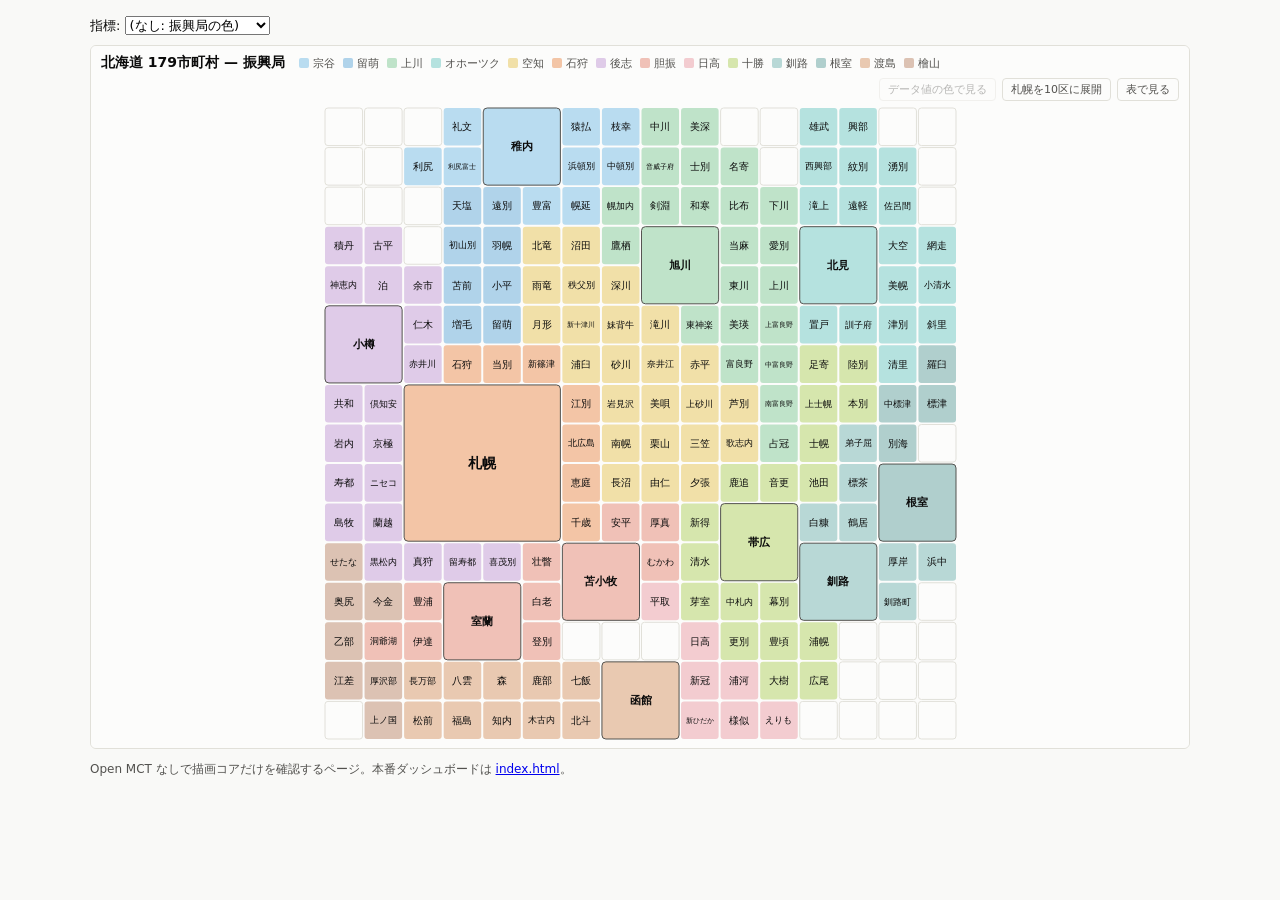
==== docs/preview.html @ c10f5f68 "北海道 tabular map v07 と Open MCT ダッシュボードを新設 - data/: 179市町村マスター、配置 v07 (placements/board/structural_sp" ====
<!doctype html>
<html lang="ja">
  <head>
    <meta charset="UTF-8" />
    <meta name="viewport" content="width=device-width, initial-scale=1.0" />
    <title>tabularmaps 北海道 — 単体プレビュー</title>
    <link rel="stylesheet" href="./style.css" />
    <style>
      body { margin: 0; background: #f9f9f7; font-family: "Hiragino Sans", "Noto Sans JP", system-ui, sans-serif; color: #0b0b0b; }
      @media (prefers-color-scheme: dark) { body { background: #0d0d0d; color: #fff; } }
      .wrap { max-width: 1100px; margin: 0 auto; padding: 16px; }
      .panel { height: 78vh; min-height: 520px; border: 1px solid #e1e0d9; border-radius: 6px; overflow: hidden; }
      .picker { margin: 0 0 10px; font-size: 13px; display: flex; gap: 8px; align-items: center; flex-wrap: wrap; }
      select { font: inherit; }
      p.note { font-size: 12px; color: #52514e; }
    </style>
  </head>
  <body>
    <div class="wrap">
      <div class="picker">
        <label>指標:
          <select id="source"><option value="">(なし: 振興局の色)</option></select>
        </label>
        <span id="status"></span>
      </div>
      <div class="panel" id="panel"></div>
      <p class="note">Open MCT なしで描画コアだけを確認するページ。本番ダッシュボードは <a href="./index.html">index.html</a>。</p>
    </div>
    <script src="./tabularmap.js"></script>
    <script src="./demo-sources.js"></script>
    <script>
      (async function () {
        const [layout, municipalities, wards] = await Promise.all([
          fetch('./data/layout-v07.json').then((r) => r.json()),
          fetch('./data/municipalities.json').then((r) => r.json()),
          fetch('./data/sapporo-wards.json').then((r) => r.json())
        ]);
        const map = TabularMap.create(document.getElementById('panel'), {
          layout, municipalities, wards, mode: 'region',
          onSelect: (code, cell) => { document.getElementById('status').textContent = `選択: ${cell.name} (${code})`; }
        });
        const sel = document.getElementById('source');
        for (const s of TABULARMAPS_DEMO_SOURCES) {
          const o = document.createElement('option'); o.value = s.key; o.textContent = s.name; sel.appendChild(o);
        }
        let timer = null;
        sel.addEventListener('change', async () => {
          if (timer) clearInterval(timer);
          const s = TABULARMAPS_DEMO_SOURCES.find((x) => x.key === sel.value);
          if (!s) { map.setSeries(null); map.setMode('region'); return; }
          const tick = async () => map.setSeries(await s.fetchValues());
          await tick();
          if (s.refreshMs) timer = setInterval(tick, s.refreshMs);
        });
        window.__tm = map;
      })();
    </script>
  </body>
</html>
---- docs/style.css ----
/* tabularmaps 北海道 — 描画コアと Open MCT ビューの共通スタイル */
.tm-root {
  --tm-surface: #fcfcfb;
  --tm-ink: #0b0b0b;
  --tm-ink-2: #52514e;
  --tm-muted: #898781;
  --tm-hairline: #e1e0d9;
  --tm-nodata: #ecebe7;
  --tm-focus: #eb6834;
  color: var(--tm-ink);
  background: var(--tm-surface);
  font-family: "Hiragino Sans", "Hiragino Kaku Gothic ProN", "Noto Sans JP", "Yu Gothic", system-ui, sans-serif;
  display: flex;
  flex-direction: column;
  height: 100%;
  min-height: 0;
  box-sizing: border-box;
  padding: 8px 10px;
}
@media (prefers-color-scheme: dark) {
  :root:where(:not([data-theme="light"])) .tm-root {
    --tm-surface: #1a1a19; --tm-ink: #ffffff; --tm-ink-2: #c3c2b7; --tm-muted: #898781;
    --tm-hairline: #2c2c2a; --tm-nodata: #383835;
  }
}
:root[data-theme="dark"] .tm-root, .tm-dark .tm-root {
  --tm-surface: #1a1a19; --tm-ink: #ffffff; --tm-ink-2: #c3c2b7; --tm-muted: #898781;
  --tm-hairline: #2c2c2a; --tm-nodata: #383835;
}
.tm-head { display: flex; flex-wrap: wrap; align-items: center; gap: 6px 14px; margin-bottom: 6px; }
.tm-title { font-size: 14px; font-weight: 600; }
.tm-legend { display: flex; flex-wrap: wrap; align-items: center; gap: 4px 8px; font-size: 11px; color: var(--tm-ink-2); }
.tm-legend-bar { width: 120px; height: 10px; border-radius: 3px; }
.tm-legend-nodata::before { content: ""; display: inline-block; width: 10px; height: 10px; border-radius: 2px; background: var(--tm-nodata); margin-right: 4px; vertical-align: -1px; }
.tm-legend-sw i { display: inline-block; width: 10px; height: 10px; border-radius: 2px; margin-right: 4px; vertical-align: -1px; }
.tm-controls { margin-left: auto; display: flex; gap: 6px; }
.tm-btn { font: inherit; font-size: 11px; white-space: nowrap; padding: 3px 8px; border: 1px solid var(--tm-hairline); border-radius: 4px; background: transparent; color: var(--tm-ink-2); cursor: pointer; }
.tm-btn:hover:not(:disabled) { color: var(--tm-ink); border-color: var(--tm-muted); }
.tm-btn:disabled { opacity: 0.4; cursor: default; }
.tm-stage { position: relative; flex: 1 1 auto; min-height: 0; display: flex; justify-content: center; }
.tm-svg { height: 100%; max-width: 100%; aspect-ratio: 1 / 1; display: block; }
.tm-svg text { font-family: inherit; pointer-events: none; }
.tm-svg .tm-cell rect { stroke: var(--tm-surface); stroke-width: 0; cursor: pointer; }
.tm-svg .tm-block rect { stroke: var(--tm-ink-2); stroke-width: 1; }
.tm-svg .tm-block text { font-weight: 600; }
.tm-svg .tm-ward rect { stroke: var(--tm-surface); stroke-width: 1; }
.tm-svg .tm-space { fill: none; stroke: var(--tm-hairline); stroke-width: 1; }
.tm-svg .tm-hover rect, .tm-svg .tm-selected rect { stroke: var(--tm-focus); stroke-width: 2; }
.tm-tip { position: absolute; pointer-events: none; background: var(--tm-ink); color: var(--tm-surface); padding: 6px 9px; border-radius: 5px; font-size: 12px; line-height: 1.35; max-width: 220px; z-index: 5; box-shadow: 0 2px 8px rgba(0,0,0,.25); }
.tm-tip b { display: block; font-size: 13px; }
.tm-tip-sub { display: block; opacity: .75; font-size: 11px; }
.tm-tip-val { display: block; margin-top: 2px; }
.tm-table { max-height: 40%; overflow: auto; margin-top: 8px; border-top: 1px solid var(--tm-hairline); font-size: 12px; }
.tm-table table { border-collapse: collapse; width: 100%; }
.tm-table th, .tm-table td { padding: 3px 8px; text-align: left; border-bottom: 1px solid var(--tm-hairline); white-space: nowrap; }
.tm-table th { color: var(--tm-ink-2); font-weight: 600; position: sticky; top: 0; background: var(--tm-surface); }
.tm-table .tm-num { text-align: right; font-variant-numeric: tabular-nums; }

/* Open MCT の中で使う時 (Espresso テーマは暗色) */
.c-object-view .tm-root, .l-shell .tm-root { --tm-surface: transparent; }
.tm-openmct-note { font-size: 11px; color: var(--tm-muted); margin-top: 4px; }
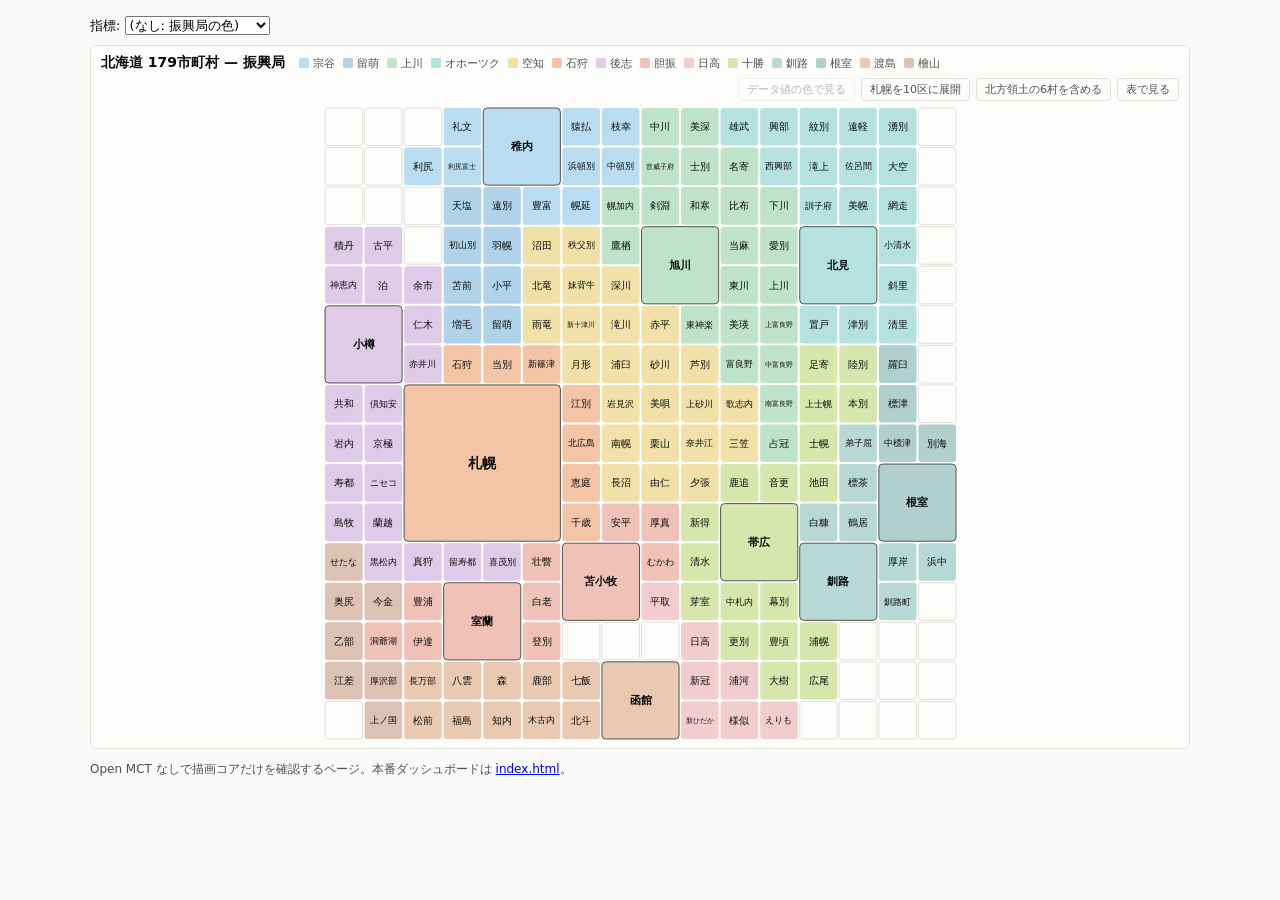
==== commit 60530297: "v08: 北方領土の6村を「既定では含めず、明示した時だけ含める」形で対応 - data: municipalities.json に6村 (status: northern_territories)" ====
--- a/docs/preview.html
+++ b/docs/preview.html
@@ -31,7 +31,7 @@
     <script>
       (async function () {
         const [layout, municipalities, wards] = await Promise.all([
-          fetch('./data/layout-v07.json').then((r) => r.json()),
+          fetch('./data/layout-v08.json').then((r) => r.json()),
           fetch('./data/municipalities.json').then((r) => r.json()),
           fetch('./data/sapporo-wards.json').then((r) => r.json())
         ]);
--- a/docs/style.css
+++ b/docs/style.css
@@ -45,6 +45,8 @@
 .tm-svg .tm-block text { font-weight: 600; }
 .tm-svg .tm-ward rect { stroke: var(--tm-surface); stroke-width: 1; }
 .tm-svg .tm-space { fill: none; stroke: var(--tm-hairline); stroke-width: 1; }
+.tm-svg .tm-ntv rect { stroke: var(--tm-ink-2); stroke-width: 1; stroke-dasharray: 3 2; }
+.tm-svg .tm-ntv-off rect { stroke: var(--tm-hairline); stroke-width: 1; stroke-dasharray: none; cursor: default; }
 .tm-svg .tm-hover rect, .tm-svg .tm-selected rect { stroke: var(--tm-focus); stroke-width: 2; }
 .tm-tip { position: absolute; pointer-events: none; background: var(--tm-ink); color: var(--tm-surface); padding: 6px 9px; border-radius: 5px; font-size: 12px; line-height: 1.35; max-width: 220px; z-index: 5; box-shadow: 0 2px 8px rgba(0,0,0,.25); }
 .tm-tip b { display: block; font-size: 13px; }
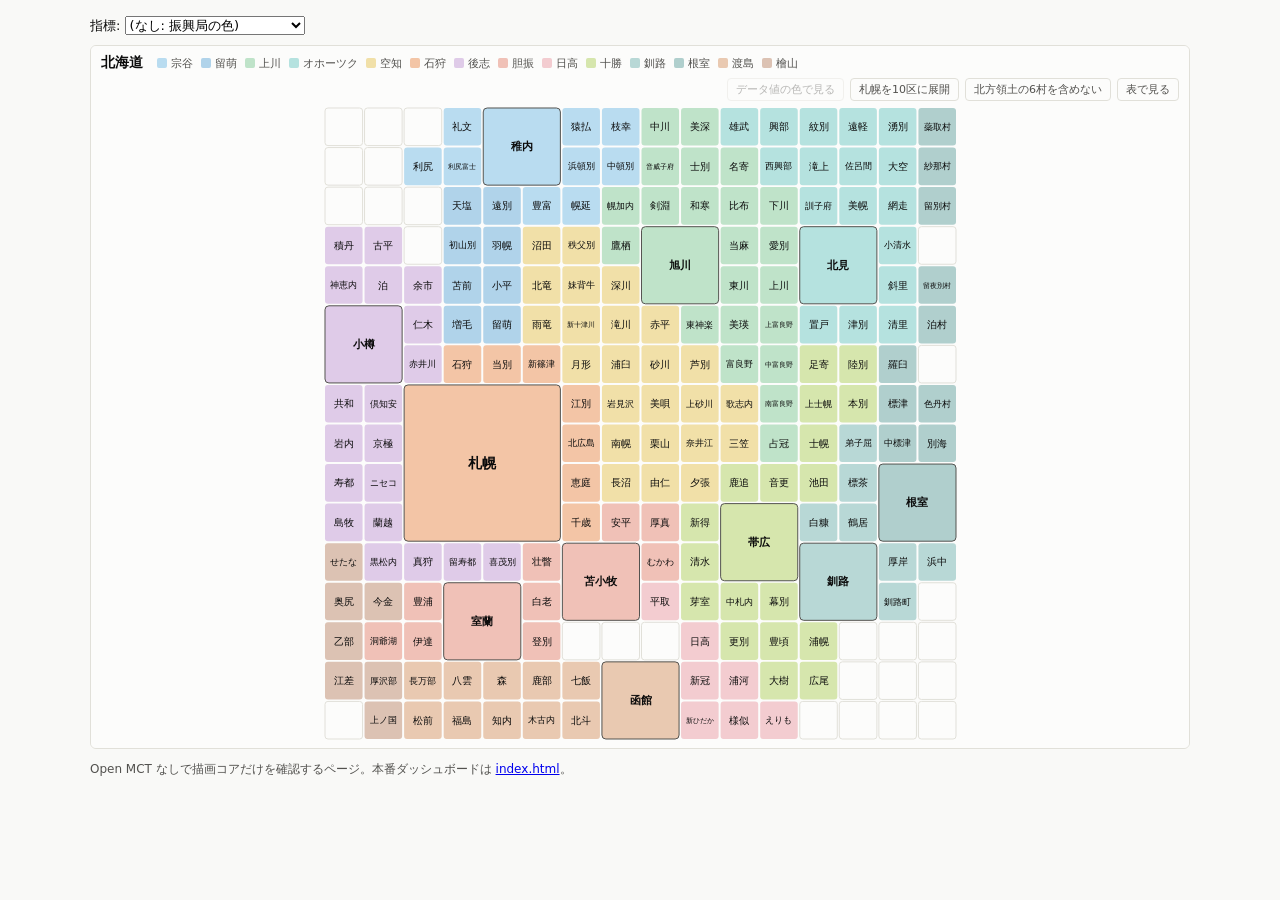
==== commit 3190fbf0: "気象庁の気象警報・注意報を最初の実データ指標として接続 (D21) - docs/jma-warnings.js: r8 形式の JSON を北海道 8 予報区分取得し、市町村ごとの最高水準 (注意報" ====
--- a/docs/preview.html
+++ b/docs/preview.html
@@ -27,6 +27,7 @@
       <p class="note">Open MCT なしで描画コアだけを確認するページ。本番ダッシュボードは <a href="./index.html">index.html</a>。</p>
     </div>
     <script src="./tabularmap.js"></script>
+    <script src="./jma-warnings.js"></script>
     <script src="./demo-sources.js"></script>
     <script>
       (async function () {
@@ -40,13 +41,14 @@
           onSelect: (code, cell) => { document.getElementById('status').textContent = `選択: ${cell.name} (${code})`; }
         });
         const sel = document.getElementById('source');
-        for (const s of TABULARMAPS_DEMO_SOURCES) {
+        const SOURCES = [TABULARMAPS_JMA_WARNINGS, ...TABULARMAPS_DEMO_SOURCES];
+        for (const s of SOURCES) {
           const o = document.createElement('option'); o.value = s.key; o.textContent = s.name; sel.appendChild(o);
         }
         let timer = null;
         sel.addEventListener('change', async () => {
           if (timer) clearInterval(timer);
-          const s = TABULARMAPS_DEMO_SOURCES.find((x) => x.key === sel.value);
+          const s = SOURCES.find((x) => x.key === sel.value);
           if (!s) { map.setSeries(null); map.setMode('region'); return; }
           const tick = async () => map.setSeries(await s.fetchValues());
           await tick();
--- a/docs/style.css
+++ b/docs/style.css
@@ -7,6 +7,8 @@
   --tm-hairline: #e1e0d9;
   --tm-nodata: #ecebe7;
   --tm-focus: #eb6834;
+  --tm-panel: #fcfcfb;   /* 面が透明な環境 (Open MCT 内) でも塗る必要がある要素の背景 */
+  --tm-on-ink: #fcfcfb;  /* インク色の上に置く文字 (ツールチップ) */
   color: var(--tm-ink);
   background: var(--tm-surface);
   font-family: "Hiragino Sans", "Hiragino Kaku Gothic ProN", "Noto Sans JP", "Yu Gothic", system-ui, sans-serif;
@@ -20,12 +22,12 @@
 @media (prefers-color-scheme: dark) {
   :root:where(:not([data-theme="light"])) .tm-root {
     --tm-surface: #1a1a19; --tm-ink: #ffffff; --tm-ink-2: #c3c2b7; --tm-muted: #898781;
-    --tm-hairline: #2c2c2a; --tm-nodata: #383835;
+    --tm-hairline: #2c2c2a; --tm-nodata: #383835; --tm-panel: #1a1a19; --tm-on-ink: #1a1a19;
   }
 }
 :root[data-theme="dark"] .tm-root, .tm-dark .tm-root {
   --tm-surface: #1a1a19; --tm-ink: #ffffff; --tm-ink-2: #c3c2b7; --tm-muted: #898781;
-  --tm-hairline: #2c2c2a; --tm-nodata: #383835;
+  --tm-hairline: #2c2c2a; --tm-nodata: #383835; --tm-panel: #1a1a19; --tm-on-ink: #1a1a19;
 }
 .tm-head { display: flex; flex-wrap: wrap; align-items: center; gap: 6px 14px; margin-bottom: 6px; }
 .tm-title { font-size: 14px; font-weight: 600; }
@@ -45,17 +47,16 @@
 .tm-svg .tm-block text { font-weight: 600; }
 .tm-svg .tm-ward rect { stroke: var(--tm-surface); stroke-width: 1; }
 .tm-svg .tm-space { fill: none; stroke: var(--tm-hairline); stroke-width: 1; }
-.tm-svg .tm-ntv rect { stroke: var(--tm-ink-2); stroke-width: 1; stroke-dasharray: 3 2; }
-.tm-svg .tm-ntv-off rect { stroke: var(--tm-hairline); stroke-width: 1; stroke-dasharray: none; cursor: default; }
+.tm-svg .tm-ntv-off rect { stroke: var(--tm-hairline); stroke-width: 1; cursor: default; }
 .tm-svg .tm-hover rect, .tm-svg .tm-selected rect { stroke: var(--tm-focus); stroke-width: 2; }
-.tm-tip { position: absolute; pointer-events: none; background: var(--tm-ink); color: var(--tm-surface); padding: 6px 9px; border-radius: 5px; font-size: 12px; line-height: 1.35; max-width: 220px; z-index: 5; box-shadow: 0 2px 8px rgba(0,0,0,.25); }
+.tm-tip { position: absolute; pointer-events: none; background: var(--tm-ink); color: var(--tm-on-ink); padding: 6px 9px; border-radius: 5px; font-size: 12px; line-height: 1.35; max-width: 220px; z-index: 5; box-shadow: 0 2px 8px rgba(0,0,0,.25); }
 .tm-tip b { display: block; font-size: 13px; }
 .tm-tip-sub { display: block; opacity: .75; font-size: 11px; }
 .tm-tip-val { display: block; margin-top: 2px; }
 .tm-table { max-height: 40%; overflow: auto; margin-top: 8px; border-top: 1px solid var(--tm-hairline); font-size: 12px; }
 .tm-table table { border-collapse: collapse; width: 100%; }
 .tm-table th, .tm-table td { padding: 3px 8px; text-align: left; border-bottom: 1px solid var(--tm-hairline); white-space: nowrap; }
-.tm-table th { color: var(--tm-ink-2); font-weight: 600; position: sticky; top: 0; background: var(--tm-surface); }
+.tm-table th { color: var(--tm-ink-2); font-weight: 600; position: sticky; top: 0; background: var(--tm-panel); }
 .tm-table .tm-num { text-align: right; font-variant-numeric: tabular-nums; }
 
 /* Open MCT の中で使う時 (Espresso テーマは暗色) */
